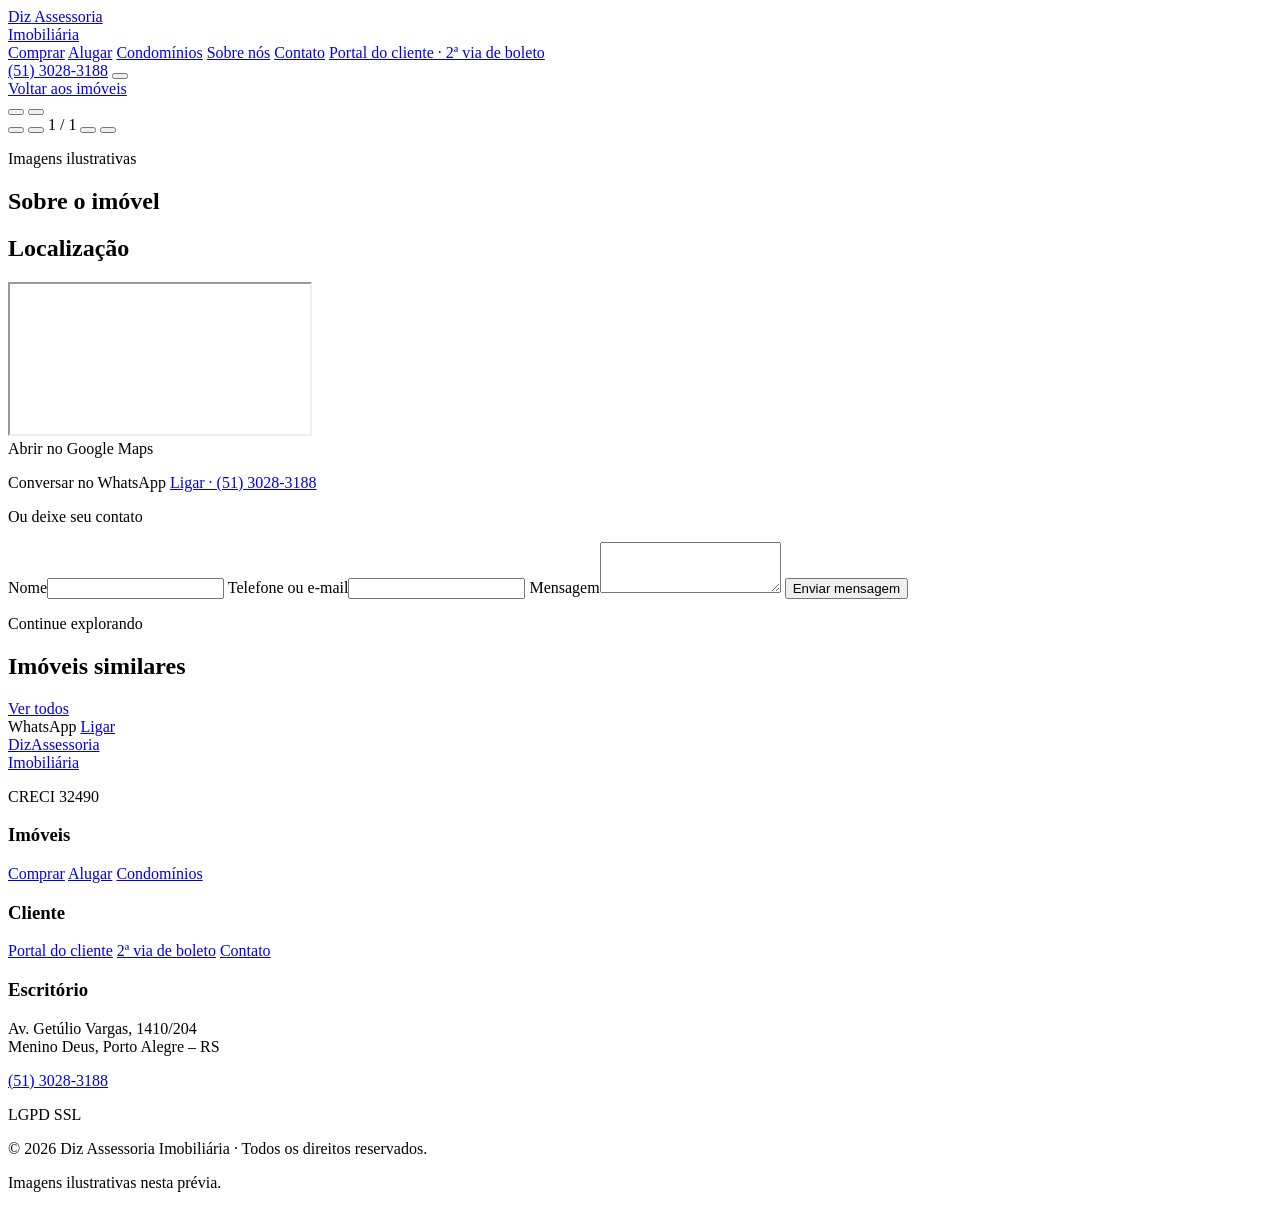
==== imovel.html @ a7a8bced "Adiciona página de detalhe do imóvel D1NO Co-Authored-By: Claude Opus 5.5 <noreply@anthropic.com> Cl" ====
<!DOCTYPE html>
<html lang="pt-BR">
<head>
  <meta charset="utf-8">
  <meta name="viewport" content="width=device-width, initial-scale=1, viewport-fit=cover">
  <title>Apartamento de 1 dormitório no Nonoai · Diz Assessoria Imobiliária</title>
  <meta name="description" content="Apartamento à venda no Nonoai, Porto Alegre: 1 dormitório, 1 banheiro, 1 vaga, 50 m². R$ 190.000,00. Código D1NO.">
  <meta name="theme-color" content="#14171A">
  <link rel="preconnect" href="https://fonts.googleapis.com">
  <link rel="preconnect" href="https://fonts.gstatic.com" crossorigin>
  <link rel="preconnect" href="https://images.unsplash.com" crossorigin>
  <link href="https://fonts.googleapis.com/css2?family=Cormorant+Garamond:ital,wght@0,500;0,600;1,500&family=Manrope:wght@400;500;600;700&display=swap" rel="stylesheet">
  <link rel="icon" href="data:image/svg+xml,%3Csvg xmlns='http://www.w3.org/2000/svg' viewBox='0 0 64 64'%3E%3Crect width='64' height='64' rx='14' fill='%2314171A'/%3E%3Ctext x='32' y='44' font-family='Georgia,serif' font-size='30' text-anchor='middle' fill='%23E6D3B3'%3EDiz%3C/text%3E%3C/svg%3E">
  <link rel="stylesheet" href="assets/css/style.css">
</head>
<body class="page-imovel">

<header class="site-header">
  <div class="wrap site-header__in">
    <a class="brand" href="index.html" aria-label="Diz Assessoria Imobiliária — início">
      <span class="brand__mark">Diz</span>
      <span class="brand__sub">Assessoria<br>Imobiliária</span>
    </a>
    <nav class="nav" id="menu" aria-label="Menu principal">
      <a href="index.html#busca">Comprar</a>
      <a href="index.html#busca">Alugar</a>
      <a href="index.html#servicos">Condomínios</a>
      <a href="index.html#sobre">Sobre nós</a>
      <a href="#contato">Contato</a>
      <a class="nav__portal" href="https://diz.virtualimobi.com" target="_blank" rel="noopener">Portal do cliente · 2ª via de boleto</a>
    </nav>
    <a class="header-call" data-tel href="tel:+555130283188" aria-label="Ligar para a Diz"><span data-icon="phone"></span><span class="header-call__txt">(51) 3028-3188</span></a>
    <button class="nav-toggle" type="button" aria-controls="menu" aria-expanded="false" aria-label="Abrir menu">
      <span></span><span></span>
    </button>
  </div>
</header>

<main id="imovel">
  <div class="wrap crumbs">
    <a href="index.html#imoveis" class="crumbs__back"><span data-icon="back"></span>Voltar aos imóveis</a>
    <div class="crumbs__tools">
      <button type="button" class="icon-btn" id="btnFav" aria-pressed="false" aria-label="Salvar nos favoritos"><span data-icon="heart"></span></button>
      <button type="button" class="icon-btn" id="btnShare" aria-label="Compartilhar"><span data-icon="share"></span></button>
    </div>
  </div>

  <!-- GALERIA: deslizar no celular, contador de fotos, tela cheia -->
  <section class="gallery" id="gallery" aria-label="Fotos do imóvel">
    <div class="gallery__track" id="galleryTrack" tabindex="0"></div>
    <button type="button" class="gallery__nav gallery__nav--prev" id="gPrev" aria-label="Foto anterior"><span data-icon="back"></span></button>
    <button type="button" class="gallery__nav gallery__nav--next" id="gNext" aria-label="Próxima foto"><span data-icon="arrow"></span></button>
    <span class="gallery__count" id="gCount">1 / 1</span>
    <button type="button" class="gallery__full" id="gFull" aria-label="Ver fotos em tela cheia"><span data-icon="expand"></span></button>
    <button type="button" class="gallery__close" id="gClose" aria-label="Fechar tela cheia"><span data-icon="close"></span></button>
    <p class="gallery__note">Imagens ilustrativas</p>
  </section>

  <div class="wrap detail">
    <div class="detail__main">
      <!-- Um único bloco de preço e dados -->
      <header class="detail__head" id="detailHead"></header>

      <section class="detail__block" id="valores" aria-label="Valores"></section>

      <section class="detail__block">
        <h2 class="h3">Sobre o imóvel</h2>
        <div class="prose" id="descricao"></div>
      </section>

      <section class="detail__block" id="caracteristicas"></section>

      <section class="detail__block" id="localizacao">
        <h2 class="h3">Localização</h2>
        <p class="addr" id="endereco"></p>
        <div class="map"><iframe id="mapa" title="Mapa da região do imóvel" loading="lazy" referrerpolicy="no-referrer-when-downgrade"></iframe></div>
        <a class="link-arrow" id="mapaLink" target="_blank" rel="noopener">Abrir no Google Maps <span data-icon="arrow"></span></a>
        <div class="bairro" id="bairroTexto"></div>
      </section>
    </div>

    <!-- CONTATO: fixo ao lado no desktop, no fim da página no celular -->
    <aside class="detail__side" id="contato">
      <div class="contact-card">
        <p class="contact-card__price" id="sidePrice"></p>
        <p class="contact-card__code" id="sideCode"></p>
        <a class="btn btn--whats btn--block" id="sideWhats"><span data-icon="whats"></span>Conversar no WhatsApp</a>
        <a class="btn btn--ghost btn--block" data-tel href="tel:+555130283188"><span data-icon="phone"></span>Ligar · (51) 3028-3188</a>
        <form class="mini-form" id="miniForm" novalidate>
          <p class="mini-form__title">Ou deixe seu contato</p>
          <label class="field field--light"><span>Nome</span><input name="nome" id="mNome" autocomplete="name" required></label>
          <label class="field field--light"><span>Telefone ou e-mail</span><input name="contato" id="mContato" autocomplete="tel" required></label>
          <label class="field field--light"><span>Mensagem</span><textarea name="msg" id="mMsg" rows="3"></textarea></label>
          <button class="btn btn--dark btn--block" type="submit">Enviar mensagem</button>
          <p class="mini-form__err" id="mErr" hidden>Preencha nome e um telefone ou e-mail.</p>
        </form>
        <p class="contact-card__prazo" data-prazo></p>
      </div>
    </aside>
  </div>

  <!-- IMÓVEIS SIMILARES: mesma faixa de preço, para continuar navegando -->
  <section class="section section--sand" id="similares">
    <div class="wrap">
      <div class="section__head section__head--row">
        <div>
          <p class="eyebrow">Continue explorando</p>
          <h2 class="h2">Imóveis similares</h2>
        </div>
        <a class="link-arrow" href="index.html#busca">Ver todos <span data-icon="arrow"></span></a>
      </div>
      <div class="grid" id="similaresGrid"></div>
    </div>
  </section>
</main>

<!-- Barra de contato fixa no celular -->
<div class="sticky-cta" id="stickyCta">
  <a class="btn btn--whats" id="stickyWhats"><span data-icon="whats"></span>WhatsApp</a>
  <a class="btn btn--dark" data-tel href="tel:+555130283188"><span data-icon="phone"></span>Ligar</a>
</div>

<footer class="site-footer">
  <div class="wrap footer">
    <div class="footer__brand">
      <a class="brand brand--footer" href="index.html"><span class="brand__mark">Diz</span><span class="brand__sub">Assessoria<br>Imobiliária</span></a>
      <p>CRECI 32490</p>
    </div>
    <div class="footer__col">
      <h3>Imóveis</h3>
      <a href="index.html#busca">Comprar</a>
      <a href="index.html#busca">Alugar</a>
      <a href="index.html#servicos">Condomínios</a>
    </div>
    <div class="footer__col">
      <h3>Cliente</h3>
      <a href="https://diz.virtualimobi.com" target="_blank" rel="noopener">Portal do cliente</a>
      <a href="https://diz.virtualimobi.com" target="_blank" rel="noopener">2ª via de boleto</a>
      <a href="index.html#contato">Contato</a>
    </div>
    <div class="footer__col">
      <h3>Escritório</h3>
      <p>Av. Getúlio Vargas, 1410/204<br>Menino Deus, Porto Alegre – RS</p>
      <p><a data-tel href="tel:+555130283188">(51) 3028-3188</a></p>
    </div>
  </div>
  <div class="wrap footer__base">
    <div class="seals">
      <span class="seal"><span data-icon="shield"></span>LGPD</span>
      <span class="seal"><span data-icon="lock"></span>SSL</span>
    </div>
    <p>© <span data-ano>2026</span> Diz Assessoria Imobiliária · Todos os direitos reservados.</p>
    <p class="footer__note">Imagens ilustrativas nesta prévia.</p>
  </div>
</footer>

<script src="assets/js/data.js"></script>
<script src="assets/js/common.js"></script>
<script src="assets/js/imovel.js"></script>
</body>
</html>
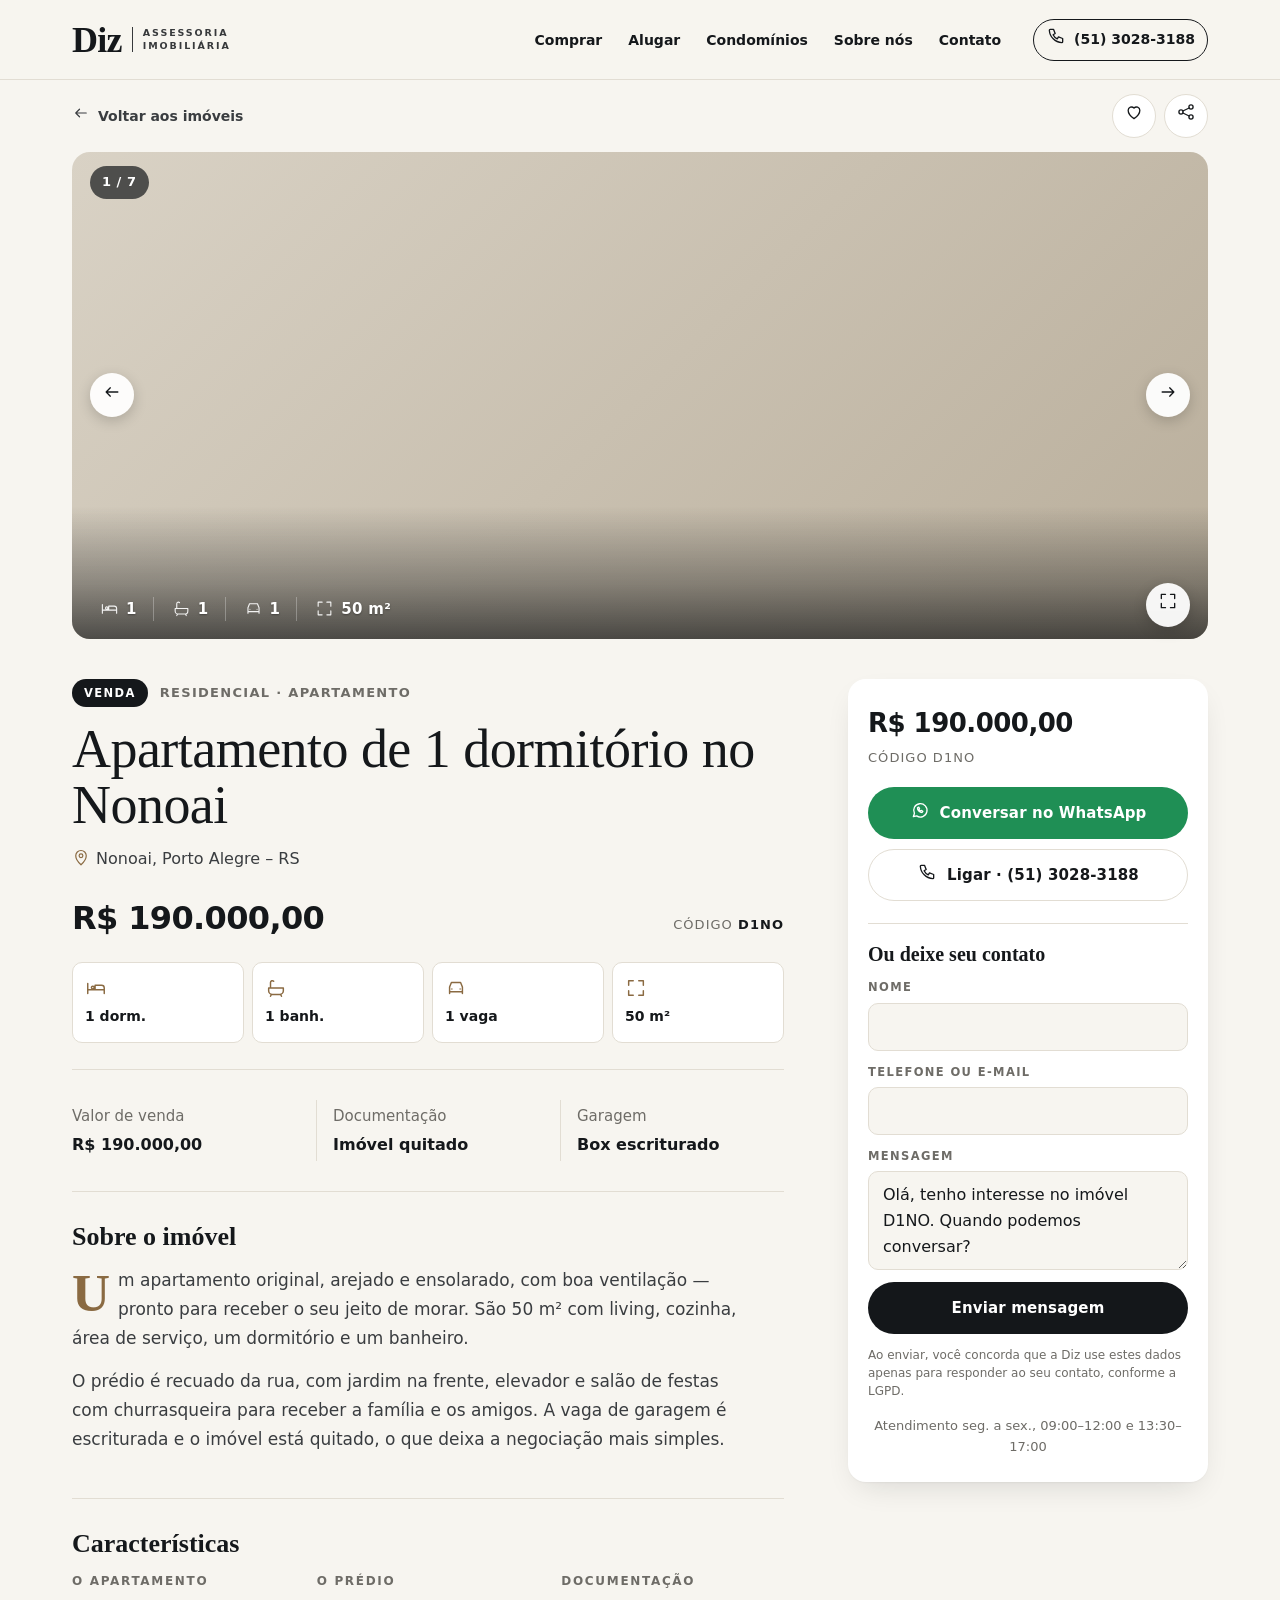
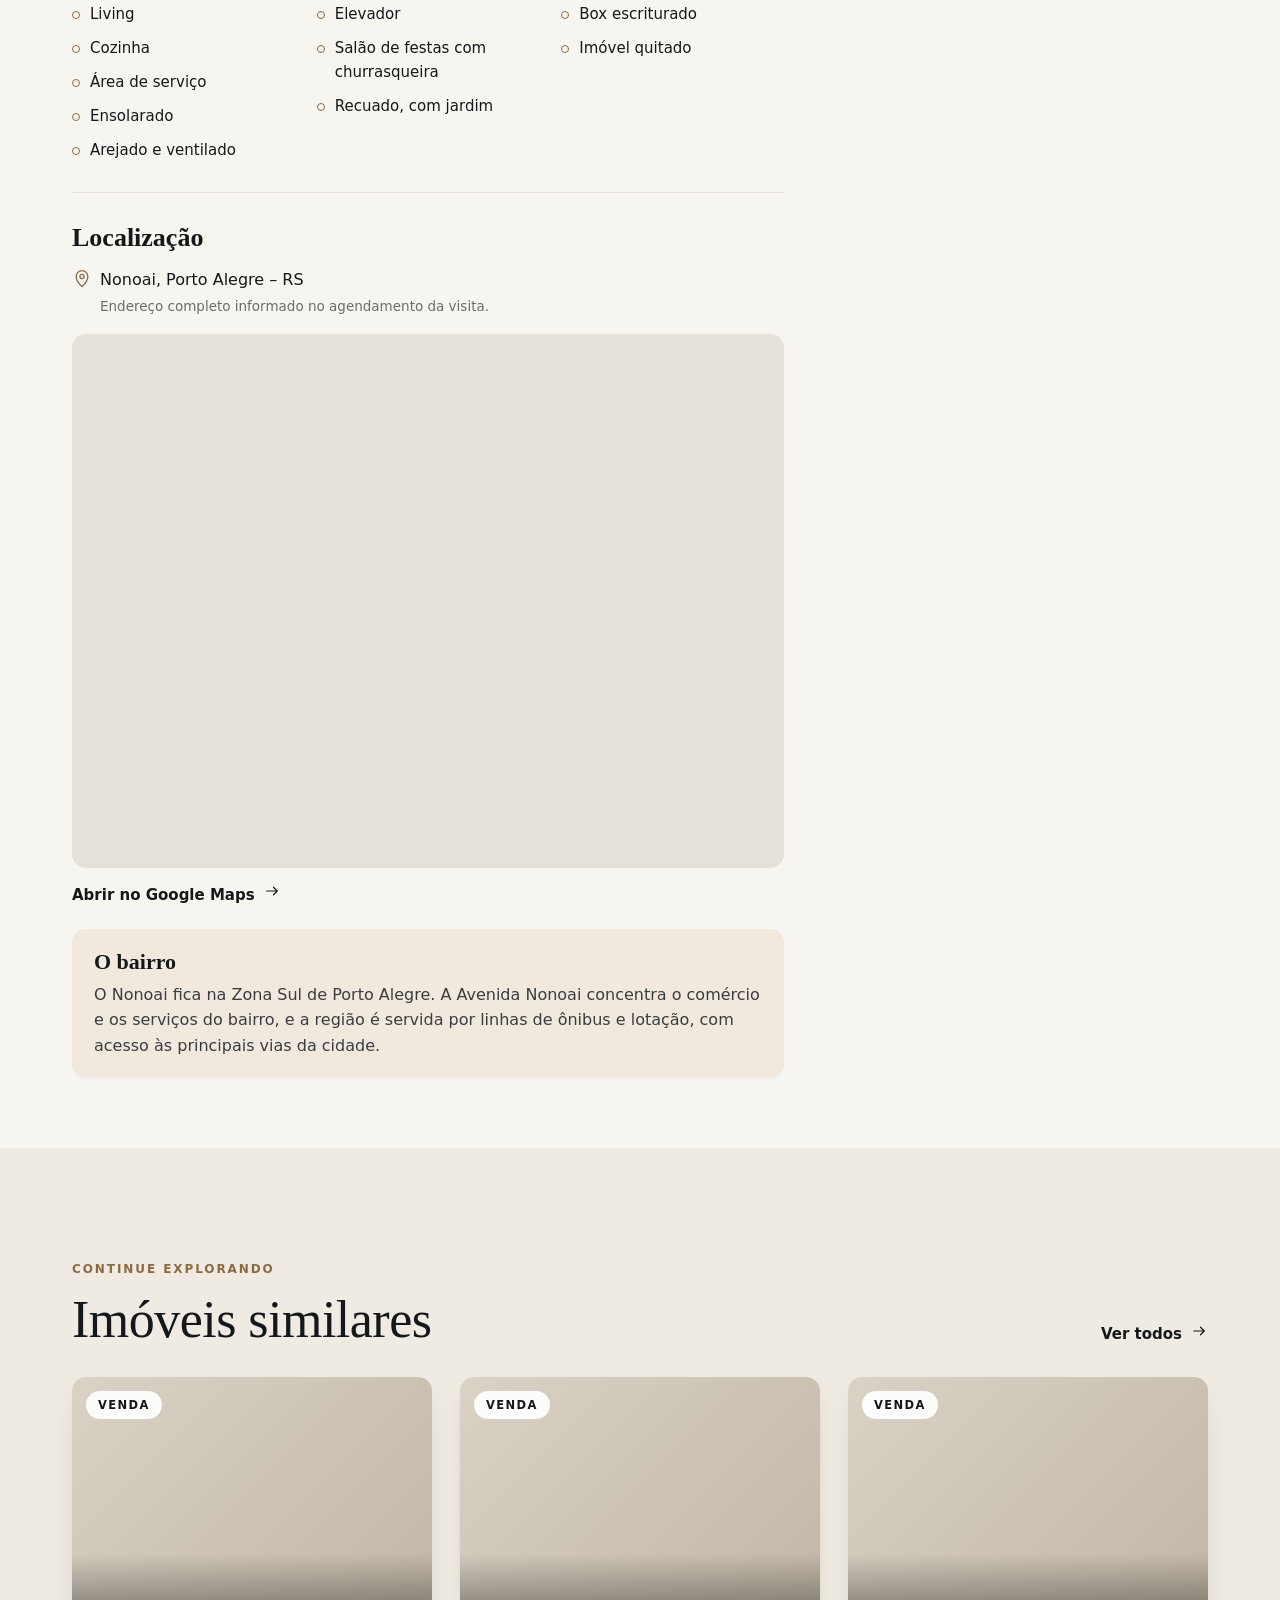
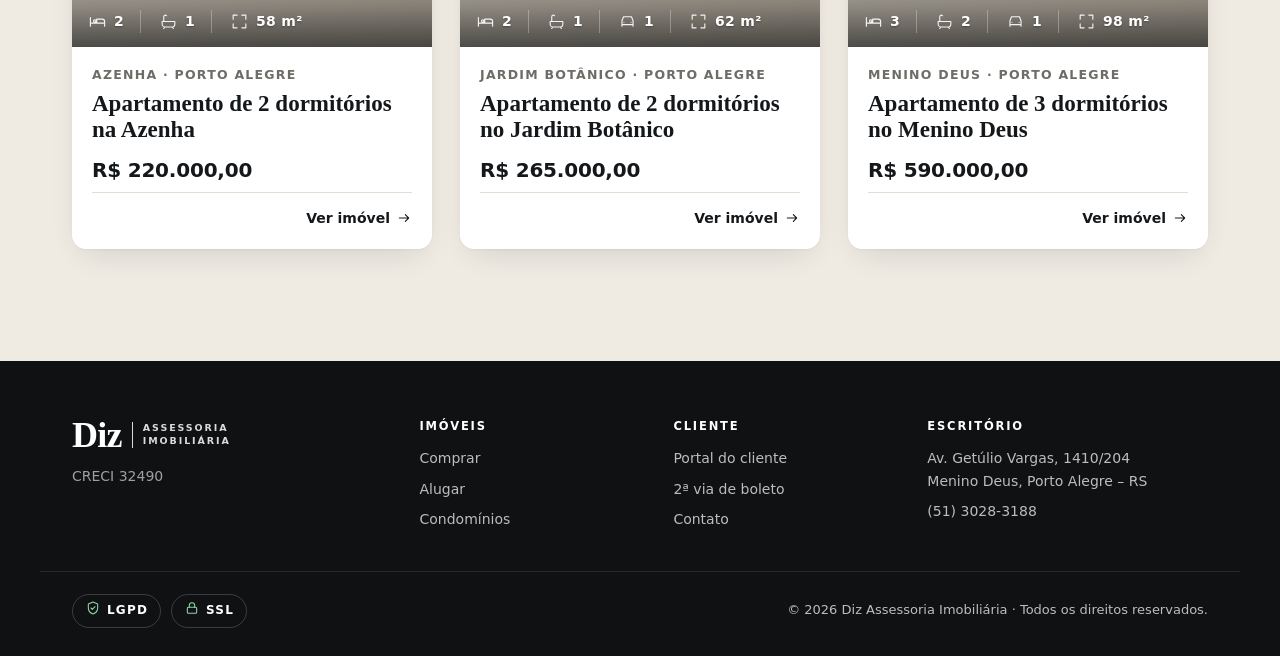
==== commit 01f954b0: "Revisão para o vídeo: remove anotações [a confirmar], títulos por tipo, WhatsApp flutuante, LGPD no " ====
--- a/imovel.html
+++ b/imovel.html
@@ -5,6 +5,7 @@
   <meta name="viewport" content="width=device-width, initial-scale=1, viewport-fit=cover">
   <title>Apartamento de 1 dormitório no Nonoai · Diz Assessoria Imobiliária</title>
   <meta name="description" content="Apartamento à venda no Nonoai, Porto Alegre: 1 dormitório, 1 banheiro, 1 vaga, 50 m². R$ 190.000,00. Código D1NO.">
+  <meta name="robots" content="noindex, nofollow">
   <meta name="theme-color" content="#14171A">
   <link rel="preconnect" href="https://fonts.googleapis.com">
   <link rel="preconnect" href="https://fonts.gstatic.com" crossorigin>
@@ -53,7 +54,6 @@
     <span class="gallery__count" id="gCount">1 / 1</span>
     <button type="button" class="gallery__full" id="gFull" aria-label="Ver fotos em tela cheia"><span data-icon="expand"></span></button>
     <button type="button" class="gallery__close" id="gClose" aria-label="Fechar tela cheia"><span data-icon="close"></span></button>
-    <p class="gallery__note">Imagens ilustrativas</p>
   </section>
 
   <div class="wrap detail">
@@ -92,9 +92,10 @@
           <label class="field field--light"><span>Telefone ou e-mail</span><input name="contato" id="mContato" autocomplete="tel" required></label>
           <label class="field field--light"><span>Mensagem</span><textarea name="msg" id="mMsg" rows="3"></textarea></label>
           <button class="btn btn--dark btn--block" type="submit">Enviar mensagem</button>
+          <p class="mini-form__lgpd">Ao enviar, você concorda que a Diz use estes dados apenas para responder ao seu contato, conforme a LGPD.</p>
           <p class="mini-form__err" id="mErr" hidden>Preencha nome e um telefone ou e-mail.</p>
         </form>
-        <p class="contact-card__prazo" data-prazo></p>
+        <p class="contact-card__prazo">Atendimento seg. a sex., 09:00–12:00 e 13:30–17:00</p>
       </div>
     </aside>
   </div>
@@ -150,9 +151,10 @@
       <span class="seal"><span data-icon="lock"></span>SSL</span>
     </div>
     <p>© <span data-ano>2026</span> Diz Assessoria Imobiliária · Todos os direitos reservados.</p>
-    <p class="footer__note">Imagens ilustrativas nesta prévia.</p>
   </div>
 </footer>
+
+<a class="whats-float" data-whats="Olá, vim pelo site da Diz e gostaria de atendimento." aria-label="Conversar no WhatsApp"><span data-icon="whats"></span></a>
 
 <script src="assets/js/data.js"></script>
 <script src="assets/js/common.js"></script>
--- a/assets/css/style.css
+++ b/assets/css/style.css
@@ -0,0 +1,485 @@
+/* ==========================================================
+   Diz Assessoria Imobiliária — prévia
+   Mobile-first. Foto grande, respiro, tipografia serifada
+   nos títulos e sans limpa no texto.
+   ========================================================== */
+
+:root {
+  --bg: #F7F5F0;
+  --sand: #EFEBE3;
+  --surface: #FFFFFF;
+  --ink: #15181B;
+  --ink-2: #3A3D40;
+  --muted: #6E6C67;
+  --line: #E2DDD3;
+  --accent: #8A6A42;
+  --accent-soft: #F1E9DD;
+  --dark: #14171A;
+  --whats: #1F8F55;
+  --radius: 14px;
+  --radius-sm: 10px;
+  --shadow: 0 1px 2px rgba(20, 23, 26, .04), 0 12px 32px -12px rgba(20, 23, 26, .16);
+  --serif: "Cormorant Garamond", Georgia, "Times New Roman", serif;
+  --sans: "Manrope", system-ui, -apple-system, "Segoe UI", Roboto, sans-serif;
+  --pad: 22px;
+  --header-h: 68px;
+}
+
+*, *::before, *::after { box-sizing: border-box; }
+html { -webkit-text-size-adjust: 100%; scroll-behavior: smooth; scroll-padding-top: calc(var(--header-h) + 8px); }
+body {
+  margin: 0; background: var(--bg); color: var(--ink);
+  font: 400 16px/1.6 var(--sans);
+  -webkit-font-smoothing: antialiased;
+}
+body.no-scroll, body.menu-open { overflow: hidden; }
+img { display: block; max-width: 100%; }
+a { color: inherit; text-decoration: none; }
+button, input, select, textarea { font: inherit; color: inherit; }
+button { cursor: pointer; }
+[hidden] { display: none !important; }
+svg { width: 20px; height: 20px; fill: none; stroke: currentColor; stroke-width: 1.6; stroke-linecap: round; stroke-linejoin: round; flex: none; }
+
+.wrap { width: 100%; max-width: 1200px; margin: 0 auto; padding: 0 var(--pad); }
+
+/* --- Tipografia ------------------------------------------ */
+.eyebrow {
+  margin: 0 0 12px; font-size: 12px; font-weight: 600;
+  letter-spacing: .16em; text-transform: uppercase; color: var(--accent);
+}
+.eyebrow--light { color: rgba(255,255,255,.82); }
+.h2 {
+  margin: 0; font: 500 clamp(32px, 7.4vw, 52px)/1.06 var(--serif);
+  letter-spacing: -.01em; color: var(--ink);
+}
+.h2 em, .hero__title em { font-style: italic; color: var(--accent); }
+.h2--light { color: #fff; }
+.h2--light em { color: #D9C2A0; }
+.h3 { margin: 0 0 14px; font: 600 26px/1.15 var(--serif); }
+.lead { font-size: 17px; color: var(--ink-2); max-width: 46ch; }
+.muted { color: var(--muted); }
+
+/* --- Selo [a confirmar] ---------------------------------- */
+.tbc {
+  display: inline-flex; align-items: center; gap: 4px;
+  padding: 1px 8px; border: 1px dashed #C9A36E; border-radius: 999px;
+  background: #FBF4E8; color: #8A5E1F;
+  font: 600 12px/1.6 var(--sans); letter-spacing: 0; white-space: nowrap; vertical-align: middle;
+}
+
+/* --- Botões ---------------------------------------------- */
+.btn {
+  display: inline-flex; align-items: center; justify-content: center; gap: 10px;
+  min-height: 52px; padding: 0 22px; border-radius: 999px; border: 1px solid transparent;
+  font-weight: 600; font-size: 15px; letter-spacing: .01em;
+  transition: transform .15s ease, background .2s ease, box-shadow .2s ease;
+}
+.btn:active { transform: scale(.98); }
+.btn--block { width: 100%; }
+.btn--dark { background: var(--dark); color: #fff; }
+.btn--dark:hover { background: #2A2E33; }
+.btn--whats { background: var(--whats); color: #fff; }
+.btn--whats:hover { background: #18784A; }
+.btn--light { background: #fff; color: var(--ink); }
+.btn--ghost { background: transparent; border-color: var(--line); color: var(--ink); }
+.btn--ghost:hover { border-color: var(--ink); }
+.link-btn { background: none; border: 0; padding: 6px 0; color: var(--accent); font-weight: 600; text-decoration: underline; text-underline-offset: 4px; }
+.link-arrow { display: inline-flex; align-items: center; gap: 8px; font-weight: 600; font-size: 15px; color: var(--ink); }
+.link-arrow svg { width: 18px; height: 18px; transition: transform .2s; }
+.link-arrow:hover svg { transform: translateX(3px); }
+.link-arrow--light { color: #fff; }
+
+/* --- Cabeçalho ------------------------------------------- */
+.site-header {
+  position: sticky; top: 0; z-index: 50; height: var(--header-h);
+  background: rgba(247,245,240,.94); backdrop-filter: saturate(1.4) blur(10px);
+  -webkit-backdrop-filter: saturate(1.4) blur(10px);
+  border-bottom: 1px solid var(--line);
+  transition: background .25s ease, border-color .25s ease, color .25s ease;
+}
+.site-header__in { height: 100%; display: flex; align-items: center; gap: 14px; }
+.site-header--over { position: fixed; left: 0; right: 0; background: transparent; border-color: transparent; color: #fff; backdrop-filter: none; -webkit-backdrop-filter: none; }
+.site-header--over.is-solid { background: rgba(247,245,240,.95); border-color: var(--line); color: var(--ink); backdrop-filter: saturate(1.4) blur(10px); -webkit-backdrop-filter: saturate(1.4) blur(10px); }
+
+.brand { display: inline-flex; align-items: center; gap: 10px; margin-right: auto; line-height: 1; }
+.brand__mark { font: 600 36px/1 var(--serif); letter-spacing: -.02em; }
+.brand__sub { font-size: 9.5px; font-weight: 600; letter-spacing: .2em; text-transform: uppercase; line-height: 1.35; padding-left: 10px; border-left: 1px solid currentColor; opacity: .85; }
+
+.header-call { display: inline-flex; align-items: center; gap: 8px; height: 42px; padding: 0 12px; border-radius: 999px; border: 1px solid currentColor; font-weight: 600; font-size: 14px; }
+.header-call__txt { display: none; }
+
+.nav-toggle { width: 44px; height: 44px; border: 0; background: transparent; display: grid; place-content: center; gap: 7px; padding: 0; z-index: 60; position: relative; }
+.nav-toggle span { display: block; width: 24px; height: 1.6px; background: currentColor; transition: transform .25s ease; }
+.menu-open .nav-toggle span:first-child { transform: translateY(4.3px) rotate(45deg); }
+.menu-open .nav-toggle span:last-child { transform: translateY(-4.3px) rotate(-45deg); }
+.menu-open .site-header { color: var(--ink); }
+/* backdrop-filter cria um novo bloco de contenção; sem isto o menu
+   em tela cheia ficaria preso à altura do cabeçalho. */
+body.menu-open .site-header,
+body.menu-open .site-header--over.is-solid { backdrop-filter: none; -webkit-backdrop-filter: none; }
+
+.nav {
+  position: fixed; inset: 0; z-index: 55; background: var(--bg); color: var(--ink);
+  display: flex; flex-direction: column; justify-content: center; gap: 4px; padding: 90px var(--pad) 40px;
+  opacity: 0; visibility: hidden; transform: translateY(-8px);
+  transition: opacity .25s ease, transform .25s ease, visibility .25s;
+}
+.nav a { font: 500 34px/1.3 var(--serif); padding: 4px 0; }
+.nav .nav__portal { margin-top: 24px; font: 600 14px/1.4 var(--sans); color: var(--accent); }
+.menu-open .nav { opacity: 1; visibility: visible; transform: none; }
+
+/* --- Hero ------------------------------------------------ */
+.hero { position: relative; min-height: 88svh; min-height: 88vh; display: flex; align-items: flex-end; color: #fff; overflow: hidden; background: #2B2A27; }
+@supports (min-height: 88svh) { .hero { min-height: 88svh; } }
+.hero__img {
+  position: absolute; inset: 0; background: linear-gradient(135deg, #3B3731, #1C1E20) center/cover no-repeat;
+  transform: scale(1.06); transition: transform 2.4s cubic-bezier(.2,.7,.2,1), opacity 1s ease;
+}
+.hero__img.is-loaded { transform: scale(1); }
+.hero__shade { position: absolute; inset: 0; background: linear-gradient(180deg, rgba(10,12,14,.45) 0%, rgba(10,12,14,.05) 35%, rgba(10,12,14,.72) 100%); }
+.hero__in { position: relative; padding-top: 120px; padding-bottom: 96px; }
+.hero__title { margin: 0 0 16px; font: 500 clamp(42px, 11vw, 84px)/1.0 var(--serif); letter-spacing: -.015em; max-width: 14ch; }
+.hero__title em { color: #E6D3B3; }
+.hero__lead { margin: 0; max-width: 36ch; font-size: 16.5px; color: rgba(255,255,255,.88); }
+
+/* --- Busca ----------------------------------------------- */
+.search-wrap { position: relative; z-index: 5; margin-top: -60px; }
+.search { background: var(--surface); border-radius: 20px; box-shadow: var(--shadow); padding: 8px 18px 20px; }
+.search__tabs { display: flex; gap: 6px; border-bottom: 1px solid var(--line); margin: 0 -18px 18px; padding: 0 18px; }
+.search__tab { position: relative; background: none; border: 0; padding: 16px 6px 14px; margin-right: 18px; font-weight: 600; font-size: 15px; color: var(--muted); }
+.search__tab.is-active { color: var(--ink); }
+.search__tab.is-active::after { content: ""; position: absolute; left: 0; right: 0; bottom: -1px; height: 2px; background: var(--ink); }
+.search__grid { display: grid; grid-template-columns: 1fr 1fr; gap: 14px 12px; }
+.field { display: flex; flex-direction: column; gap: 6px; min-width: 0; }
+.field > span { font-size: 11.5px; font-weight: 700; letter-spacing: .12em; text-transform: uppercase; color: var(--muted); }
+.field select, .field input, .field textarea {
+  width: 100%; min-height: 48px; border: 1px solid var(--line); border-radius: var(--radius-sm);
+  background: var(--bg); padding: 10px 14px; font-size: 16px; appearance: none; -webkit-appearance: none;
+}
+.field select {
+  padding-right: 34px;
+  background-image: url("data:image/svg+xml,%3Csvg xmlns='http://www.w3.org/2000/svg' viewBox='0 0 24 24' fill='none' stroke='%236E6C67' stroke-width='1.8' stroke-linecap='round'%3E%3Cpath d='m7 10 5 5 5-5'/%3E%3C/svg%3E");
+  background-repeat: no-repeat; background-position: right 10px center; background-size: 18px;
+}
+.field select:focus, .field input:focus, .field textarea:focus { outline: none; border-color: var(--ink); background-color: #fff; }
+.field--chips, .field--code { grid-column: 1 / -1; }
+.chips { display: flex; gap: 8px; }
+.chip { flex: 1 1 0; min-width: 0; padding: 0 4px; white-space: nowrap; min-height: 44px; border-radius: 999px; border: 1px solid var(--line); background: var(--bg); font-weight: 600; font-size: 14px; color: var(--ink-2); }
+.chip.is-active { background: var(--ink); border-color: var(--ink); color: #fff; }
+.search__go { margin-top: 18px; }
+
+/* --- Seções ---------------------------------------------- */
+.section { padding: 76px 0; }
+.section--tight { padding-top: 8px; }
+.section--sand { background: var(--sand); }
+.section--dark { background: var(--dark); color: #fff; }
+.section__head { margin-bottom: 30px; }
+.section__head--row { display: flex; align-items: flex-end; justify-content: space-between; gap: 16px; flex-wrap: wrap; }
+
+/* --- Cartões --------------------------------------------- */
+.grid { display: grid; gap: 22px; grid-template-columns: 1fr; }
+.card { display: flex; flex-direction: column; background: var(--surface); border-radius: var(--radius); overflow: hidden; box-shadow: var(--shadow); transition: transform .25s ease, box-shadow .25s ease; }
+.card:hover { transform: translateY(-3px); box-shadow: 0 2px 4px rgba(20,23,26,.05), 0 24px 44px -18px rgba(20,23,26,.28); }
+.card__media { position: relative; aspect-ratio: 4 / 3; background: linear-gradient(135deg, #D9D2C5, #BFB5A4); overflow: hidden; }
+.card__media img { width: 100%; height: 100%; object-fit: cover; opacity: 0; transition: opacity .5s ease, transform .6s ease; }
+.card__media img.is-loaded { opacity: 1; }
+.card:hover .card__media img { transform: scale(1.04); }
+img.is-broken { display: none; }
+.badge { position: absolute; top: 14px; left: 14px; padding: 5px 12px; border-radius: 999px; background: rgba(255,255,255,.94); color: var(--ink); font-size: 11.5px; font-weight: 700; letter-spacing: .12em; text-transform: uppercase; }
+.badge--solid { position: static; background: var(--ink); color: #fff; }
+.card__count { position: absolute; right: 14px; top: 14px; padding: 4px 10px; border-radius: 999px; background: rgba(20,23,26,.66); color: #fff; font-size: 12px; font-weight: 600; }
+.card__body { display: flex; flex-direction: column; gap: 6px; padding: 18px 20px 20px; flex: 1; }
+.card__place { margin: 0; font-size: 12.5px; font-weight: 600; letter-spacing: .1em; text-transform: uppercase; color: var(--muted); }
+.card__title { margin: 0; font: 600 23px/1.15 var(--serif); }
+.card__price { margin: 4px 0 0; font-size: 20px; font-weight: 700; letter-spacing: -.01em; }
+.card__foot { margin-top: auto; padding-top: 14px; display: flex; align-items: center; justify-content: space-between; border-top: 1px solid var(--line); }
+.card__code { font-size: 12.5px; color: var(--muted); font-weight: 600; letter-spacing: .06em; }
+.card__cta { display: inline-flex; align-items: center; gap: 6px; font-size: 14px; font-weight: 700; }
+.card__cta svg { width: 16px; height: 16px; }
+.card--big .card__media { aspect-ratio: 4 / 5; }
+.card--big .card__title { font-size: 30px; }
+.card--big .card__price { font-size: 24px; }
+
+.facts { list-style: none; margin: 8px 0 0; padding: 0; display: flex; flex-wrap: wrap; gap: 6px 16px; color: var(--ink-2); font-size: 14px; }
+.facts li { display: inline-flex; align-items: center; gap: 6px; }
+.facts svg { width: 18px; height: 18px; color: var(--accent); }
+.facts--card { margin-bottom: 4px; }
+
+/* Faixa sobre a foto: gradiente sutil + ícones finos */
+.ov {
+  position: absolute; left: 0; right: 0; bottom: 0; z-index: 1;
+  padding: 56px 16px 14px; pointer-events: none;
+  background: linear-gradient(to top, rgba(10,12,14,.66) 0%, rgba(10,12,14,.34) 42%, rgba(10,12,14,0) 100%);
+}
+.ov__facts { list-style: none; margin: 0; padding: 0; display: flex; flex-wrap: wrap; gap: 6px 18px; color: #fff; }
+.ov__facts li { display: inline-flex; align-items: center; gap: 7px; font-size: 14px; font-weight: 600; letter-spacing: .02em; text-shadow: 0 1px 2px rgba(0,0,0,.35); }
+.ov__facts svg { width: 19px; height: 19px; stroke-width: 1.4; opacity: .92; }
+.ov__facts li + li { padding-left: 18px; border-left: 1px solid rgba(255,255,255,.28); margin-left: -2px; }
+.card--big .ov { padding: 80px 20px 18px; }
+.card--big .ov__facts li { font-size: 15px; }
+.gallery .ov { padding: 90px 72px 18px 18px; }
+.gallery .ov__facts li { font-size: 15px; }
+.sr-only { position: absolute; width: 1px; height: 1px; padding: 0; margin: -1px; overflow: hidden; clip: rect(0 0 0 0); white-space: nowrap; border: 0; }
+
+/* --- Resultados ------------------------------------------ */
+.results { padding-top: 56px; }
+.results__head { display: flex; justify-content: space-between; align-items: flex-end; gap: 16px; margin-bottom: 26px; flex-wrap: wrap; }
+.results__summary { margin: 8px 0 0; color: var(--muted); font-size: 15px; }
+.empty { background: var(--surface); border-radius: var(--radius); padding: 30px 24px; box-shadow: var(--shadow); }
+.empty__title { margin: 0 0 6px; font: 600 26px/1.2 var(--serif); }
+.empty__actions { display: flex; flex-direction: column; gap: 10px; margin-top: 18px; }
+
+/* --- Serviços -------------------------------------------- */
+.tiles { display: grid; grid-template-columns: 1fr; gap: 14px; }
+.tile { position: relative; display: block; aspect-ratio: 16 / 10; border-radius: var(--radius); overflow: hidden; background: linear-gradient(135deg, #BDB3A3, #8E8577); color: #fff; }
+.tile img { position: absolute; inset: 0; width: 100%; height: 100%; object-fit: cover; opacity: 0; transition: opacity .5s ease, transform .6s ease; }
+.tile img.is-loaded { opacity: 1; }
+.tile:hover img { transform: scale(1.04); }
+.tile::after { content: ""; position: absolute; inset: 0; background: linear-gradient(180deg, transparent 40%, rgba(10,12,14,.7)); }
+.tile__txt { position: absolute; z-index: 1; left: 20px; bottom: 18px; font-size: 16px; line-height: 1.25; }
+.tile__txt strong { display: block; font: 600 30px/1.05 var(--serif); }
+.tile__go { position: absolute; z-index: 1; right: 16px; bottom: 18px; width: 40px; height: 40px; border-radius: 50%; background: rgba(255,255,255,.92); color: var(--ink); display: grid; place-items: center; }
+.service-list { list-style: none; padding: 0; margin: 28px 0 0; display: grid; grid-template-columns: 1fr; border-top: 1px solid #D8D1C4; }
+.service-list a { display: flex; justify-content: space-between; align-items: center; padding: 16px 2px; border-bottom: 1px solid #D8D1C4; font-weight: 600; cursor: pointer; }
+.service-list svg { color: var(--accent); }
+
+/* --- Sobre ----------------------------------------------- */
+.about { display: grid; gap: 34px; }
+.stats { display: grid; grid-template-columns: repeat(3, 1fr); gap: 10px; margin: 30px 0 0; }
+.stats > div { border-top: 1px solid var(--ink); padding-top: 12px; }
+.stats dt { font: 600 30px/1.05 var(--serif); }
+.stats dt .tbc { font-size: 11px; }
+.stats dd { margin: 4px 0 0; font-size: 13px; color: var(--muted); }
+.about__photo { margin: 0; }
+.photo-tbc { aspect-ratio: 4 / 3; border-radius: var(--radius); border: 1px dashed #C9A36E; background: repeating-linear-gradient(135deg, #F3EDE2 0 14px, #EFE7DA 14px 28px); display: flex; flex-direction: column; align-items: center; justify-content: center; gap: 10px; color: var(--muted); font-weight: 600; text-align: center; padding: 20px; }
+.quote { margin: 0; padding: 26px 24px; background: var(--surface); border-radius: var(--radius); box-shadow: var(--shadow); }
+.quote p { margin: 0; font: 500 24px/1.3 var(--serif); }
+.quote footer { margin-top: 10px; font-size: 13px; color: var(--muted); }
+
+/* --- Contato --------------------------------------------- */
+.contact { display: grid; gap: 34px; }
+.contact__prazo { margin: 16px 0 0; color: rgba(255,255,255,.8); font-size: 15px; }
+.contact__actions { display: grid; gap: 10px; margin: 24px 0 26px; }
+.contact__list { list-style: none; margin: 0; padding: 0; display: grid; gap: 14px; color: rgba(255,255,255,.88); font-size: 15px; }
+.contact__list li { display: flex; gap: 12px; align-items: flex-start; }
+.contact__list svg { color: #D9C2A0; margin-top: 2px; }
+.route { display: flex; flex-wrap: wrap; gap: 18px; margin-top: 24px; }
+.map { position: relative; border-radius: var(--radius); overflow: hidden; aspect-ratio: 4 / 3; background: #E5E1D8; }
+.map iframe { position: absolute; inset: 0; width: 100%; height: 100%; border: 0; }
+.map--dark { background: #23272B; }
+
+/* --- Rodapé ---------------------------------------------- */
+.site-footer { background: #0F1113; color: rgba(255,255,255,.72); font-size: 14px; padding: 56px 0 28px; }
+.footer { display: grid; grid-template-columns: 1fr 1fr; gap: 30px 20px; }
+.footer__brand { grid-column: 1 / -1; color: #fff; }
+.footer__brand p { margin: 12px 0 0; color: rgba(255,255,255,.6); }
+.footer__col { display: flex; flex-direction: column; gap: 8px; }
+.footer__col h3 { margin: 0 0 4px; font-size: 11.5px; letter-spacing: .16em; text-transform: uppercase; color: #fff; }
+.footer__col p { margin: 0; }
+.footer__col a:hover { color: #fff; }
+.footer__base { margin-top: 40px; padding-top: 22px; border-top: 1px solid rgba(255,255,255,.1); display: flex; flex-direction: column; gap: 10px; font-size: 13px; }
+.footer__base p { margin: 0; }
+.footer__note { color: rgba(255,255,255,.45); }
+.seals { display: flex; gap: 10px; }
+.seal { display: inline-flex; align-items: center; gap: 6px; padding: 5px 12px; border: 1px solid rgba(255,255,255,.18); border-radius: 999px; font-weight: 700; font-size: 12px; letter-spacing: .1em; color: #fff; }
+.seal svg { width: 16px; height: 16px; color: #8FD3A9; }
+
+/* ==========================================================
+   PÁGINA DO IMÓVEL
+   ========================================================== */
+.crumbs { display: flex; align-items: center; justify-content: space-between; padding-top: 14px; padding-bottom: 14px; }
+.crumbs__back { display: inline-flex; align-items: center; gap: 8px; font-weight: 600; font-size: 14px; color: var(--ink-2); }
+.crumbs__back svg { width: 18px; height: 18px; }
+.crumbs__tools { display: flex; gap: 8px; }
+.icon-btn { width: 44px; height: 44px; border-radius: 50%; border: 1px solid var(--line); background: var(--surface); display: grid; place-items: center; }
+.icon-btn.is-on { color: #B4483B; border-color: #E7C3BD; }
+.icon-btn.is-on svg { fill: currentColor; }
+
+.gallery { position: relative; max-width: 1200px; margin: 0 auto; }
+.gallery__track { display: flex; overflow-x: auto; scroll-snap-type: x mandatory; scrollbar-width: none; aspect-ratio: 4 / 3; background: #CFC7B9; outline: none; }
+.gallery__track::-webkit-scrollbar { display: none; }
+.gallery__slide { flex: 0 0 100%; margin: 0; scroll-snap-align: start; position: relative; background: linear-gradient(135deg, #D9D2C5, #B9AE9B); }
+.gallery__slide img { width: 100%; height: 100%; object-fit: cover; opacity: 0; transition: opacity .4s ease; }
+.gallery__slide img.is-loaded { opacity: 1; }
+.gallery__count { position: absolute; z-index: 2; left: 16px; top: 14px; padding: 6px 12px; border-radius: 999px; background: rgba(20,23,26,.7); color: #fff; font-size: 13px; font-weight: 700; letter-spacing: .04em; pointer-events: none; }
+.gallery__note { position: absolute; right: 16px; top: 14px; margin: 0; padding: 3px 10px; border-radius: 999px; background: rgba(20,23,26,.5); color: rgba(255,255,255,.9); font-size: 11px; font-weight: 600; letter-spacing: .06em; pointer-events: none; }
+.gallery__full, .gallery__close, .gallery__nav { position: absolute; width: 44px; height: 44px; border-radius: 50%; border: 0; background: rgba(255,255,255,.94); color: var(--ink); display: grid; place-items: center; box-shadow: 0 4px 14px rgba(0,0,0,.18); }
+.gallery__full { right: 16px; bottom: 12px; z-index: 2; }
+.gallery__close { display: none; right: 16px; top: calc(16px + env(safe-area-inset-top)); z-index: 2; }
+.gallery__nav { top: 50%; transform: translateY(-50%); display: none; z-index: 2; }
+.gallery__nav--prev { left: 16px; }
+.gallery__nav--next { right: 16px; }
+.gallery.is-full { position: fixed; inset: 0; z-index: 100; max-width: none; background: #0B0C0D; display: flex; align-items: center; }
+.gallery.is-full .gallery__track { aspect-ratio: auto; height: 100%; width: 100%; background: #0B0C0D; }
+.gallery.is-full .gallery__slide { background: #0B0C0D; }
+.gallery.is-full .gallery__slide img { object-fit: contain; }
+.gallery.is-full .gallery__close { display: grid; }
+.gallery.is-full .gallery__full, .gallery.is-full .gallery__note { display: none; }
+.gallery.is-full .gallery__count { top: calc(18px + env(safe-area-inset-top)); left: 50%; transform: translateX(-50%); }
+.gallery.is-full .ov { padding-bottom: calc(22px + env(safe-area-inset-bottom)); }
+
+.detail { display: grid; gap: 8px; padding-top: 26px; padding-bottom: 40px; }
+.detail__head { padding-bottom: 26px; border-bottom: 1px solid var(--line); }
+.detail__tags { display: flex; align-items: center; gap: 12px; margin: 0 0 14px; }
+.detail__type { font-size: 13px; font-weight: 600; letter-spacing: .1em; text-transform: uppercase; color: var(--muted); }
+.detail__title { margin: 0; font: 500 clamp(34px, 8.6vw, 54px)/1.04 var(--serif); letter-spacing: -.01em; }
+.detail__place { display: flex; align-items: center; gap: 6px; margin: 12px 0 0; color: var(--ink-2); font-weight: 500; }
+.detail__place svg { width: 18px; height: 18px; color: var(--accent); }
+.detail__pricebar { display: flex; align-items: baseline; justify-content: space-between; gap: 12px; flex-wrap: wrap; margin: 22px 0 6px; }
+.detail__price { margin: 0; font-size: 32px; font-weight: 700; letter-spacing: -.02em; }
+.detail__code { margin: 0; font-size: 13px; letter-spacing: .08em; text-transform: uppercase; color: var(--muted); }
+.detail__code strong { color: var(--ink); }
+.facts--big { display: grid; grid-template-columns: repeat(4, 1fr); gap: 8px; margin-top: 18px; }
+.facts--big li { flex-direction: column; align-items: flex-start; gap: 6px; padding: 14px 12px; background: var(--surface); border-radius: var(--radius-sm); border: 1px solid var(--line); font-weight: 600; font-size: 14px; color: var(--ink); }
+.facts--big svg { width: 22px; height: 22px; }
+
+.detail__block { padding: 30px 0; border-bottom: 1px solid var(--line); }
+.detail__block:last-child { border-bottom: 0; }
+.kvs { display: grid; grid-template-columns: 1fr; margin: 0; }
+.kv { display: flex; justify-content: space-between; align-items: center; padding: 12px 0; border-bottom: 1px dashed var(--line); }
+.kv:last-child { border-bottom: 0; }
+.kv dt { color: var(--muted); font-size: 15px; }
+.kv dd { margin: 0; font-weight: 700; }
+.prose p { margin: 0 0 14px; font-size: 17px; line-height: 1.7; color: var(--ink-2); max-width: 62ch; }
+.prose p:first-child::first-letter { font: 600 3.1em/0.8 var(--serif); float: left; margin: 6px 8px 0 0; color: var(--accent); }
+.feat-groups { display: grid; gap: 22px; }
+.feat-group h3 { margin: 0 0 10px; font-size: 12px; font-weight: 700; letter-spacing: .14em; text-transform: uppercase; color: var(--muted); }
+.feat-list { list-style: none; margin: 0; padding: 0; display: grid; grid-template-columns: 1fr 1fr; gap: 10px 14px; }
+.feat-list li { position: relative; padding-left: 18px; font-size: 15px; }
+.feat-list li::before { content: ""; position: absolute; left: 0; top: .62em; width: 8px; height: 8px; border-radius: 50%; border: 1.6px solid var(--accent); }
+.addr { display: flex; align-items: flex-start; gap: 8px; margin: 0 0 16px; font-weight: 500; flex-wrap: wrap; }
+.addr svg { color: var(--accent); margin-top: 2px; }
+.addr > span { flex: 1; min-width: 0; }
+#localizacao .map { margin-bottom: 14px; }
+.bairro { margin-top: 22px; padding: 20px 22px; background: var(--accent-soft); border-radius: var(--radius); }
+.bairro h3 { margin: 0 0 6px; font: 600 22px/1.2 var(--serif); }
+.bairro p { margin: 0; color: var(--ink-2); }
+
+.contact-card { background: var(--surface); border-radius: 18px; box-shadow: var(--shadow); padding: 24px 20px; display: grid; gap: 10px; }
+.contact-card__price { margin: 0; font-size: 26px; font-weight: 700; letter-spacing: -.02em; }
+.contact-card__code { margin: -6px 0 8px; font-size: 13px; letter-spacing: .08em; text-transform: uppercase; color: var(--muted); }
+.contact-card__prazo { margin: 6px 0 0; font-size: 13px; color: var(--muted); text-align: center; }
+.mini-form { display: grid; gap: 12px; margin-top: 12px; padding-top: 18px; border-top: 1px solid var(--line); }
+.mini-form__title { margin: 0; font: 600 20px/1.2 var(--serif); }
+.mini-form__err { margin: 0; color: #A23B2D; font-size: 13px; font-weight: 600; }
+.field--light textarea { min-height: 88px; resize: vertical; }
+
+.sticky-cta {
+  position: fixed; left: 0; right: 0; bottom: 0; z-index: 40;
+  display: grid; grid-template-columns: 1.4fr 1fr; gap: 10px;
+  padding: 10px 14px calc(10px + env(safe-area-inset-bottom));
+  background: rgba(247,245,240,.96); border-top: 1px solid var(--line);
+  backdrop-filter: blur(10px); -webkit-backdrop-filter: blur(10px);
+}
+.sticky-cta .btn { min-height: 50px; }
+.page-imovel .site-footer { padding-bottom: 100px; }
+
+.toast { position: fixed; left: 50%; bottom: 96px; z-index: 120; transform: translate(-50%, 10px); opacity: 0; padding: 10px 18px; border-radius: 999px; background: var(--ink); color: #fff; font-size: 14px; font-weight: 600; transition: opacity .25s ease, transform .25s ease; max-width: 90vw; }
+.toast.is-on { opacity: 1; transform: translate(-50%, 0); }
+
+/* ==========================================================
+   TELAS MAIORES
+   ========================================================== */
+@media (min-width: 640px) {
+  :root { --pad: 32px; }
+  .grid { grid-template-columns: 1fr 1fr; }
+  .search__grid { grid-template-columns: repeat(4, 1fr); }
+  .field--chips { grid-column: span 2; }
+  .field--code { grid-column: span 4; }
+  .tiles { grid-template-columns: repeat(3, 1fr); }
+  .tile { aspect-ratio: 3 / 4; }
+  .service-list { grid-template-columns: 1fr 1fr; column-gap: 32px; }
+  .contact__actions { grid-template-columns: auto auto; justify-content: start; }
+  .empty__actions { flex-direction: row; }
+  .footer { grid-template-columns: 1.4fr 1fr 1fr 1.2fr; }
+  .footer__brand { grid-column: auto; }
+  .footer__base { flex-direction: row; align-items: center; justify-content: space-between; }
+  .header-call__txt { display: inline; }
+  .gallery__nav { display: grid; }
+  .gallery__track { aspect-ratio: 16 / 9; }
+  .kvs { grid-template-columns: repeat(3, 1fr); gap: 0 20px; }
+  .kv { flex-direction: column; align-items: flex-start; gap: 4px; border-bottom: 0; border-left: 1px solid var(--line); padding: 4px 0 4px 16px; }
+  .kv:first-child { border-left: 0; padding-left: 0; }
+  .feat-groups { grid-template-columns: repeat(3, 1fr); }
+  .feat-list { grid-template-columns: 1fr; }
+}
+
+@media (min-width: 980px) {
+  :root { --header-h: 80px; }
+  .section { padding: 112px 0; }
+  .section--tight { padding-top: 0; }
+  .nav-toggle { display: none; }
+  .nav { position: static; inset: auto; opacity: 1; visibility: visible; transform: none; background: transparent; color: inherit; flex-direction: row; align-items: center; gap: 26px; padding: 0; margin-right: 18px; }
+  .nav a { font: 600 14px/1 var(--sans); padding: 8px 0; }
+  .nav .nav__portal { display: none; }
+  .hero { min-height: 92vh; }
+  .hero__in { padding-bottom: 150px; }
+  .search-wrap { margin-top: -84px; }
+  .search { padding: 8px 28px 26px; }
+  .search__tabs { margin: 0 -28px 22px; padding: 0 28px; }
+  .search__grid { grid-template-columns: 1fr 1.2fr 1fr 1fr; }
+  .field--chips { grid-column: span 2; }
+  .field--code { grid-column: span 4; }
+  .search__go { width: auto; padding: 0 34px; float: right; }
+  .search::after { content: ""; display: block; clear: both; }
+  #searchForm .field--code { grid-column: span 2; }
+  #searchForm .search__grid { grid-template-columns: repeat(4, 1fr); }
+  .grid { grid-template-columns: repeat(3, 1fr); gap: 28px; }
+  #featured .card--big { flex-direction: row; }
+  #featured .card--big .card__media { aspect-ratio: auto; flex: 1.5; min-height: 520px; }
+  #featured .card--big .card__body { flex: 1; padding: 44px 40px; justify-content: center; }
+  #featured .card--big .card__title { font-size: 40px; }
+  #featured .card--big .card__foot { margin-top: 26px; flex: 0; }
+  .about { grid-template-columns: 1.1fr 1fr; align-items: center; column-gap: 70px; }
+  .quote { grid-column: 1 / -1; }
+  .contact { grid-template-columns: 1fr 1.1fr; align-items: center; column-gap: 70px; }
+  .gallery { padding: 0 var(--pad); }
+  .gallery__track { border-radius: 18px; aspect-ratio: 21 / 9; }
+  .gallery.is-full { padding: 0; }
+  .gallery.is-full .gallery__track { border-radius: 0; }
+  .gallery__count { left: calc(var(--pad) + 18px); }
+  .gallery .ov { left: var(--pad); right: var(--pad); border-radius: 0 0 18px 18px; padding-left: 28px; }
+  .gallery.is-full .ov { left: 0; right: 0; border-radius: 0; }
+  .gallery__full { right: calc(var(--pad) + 18px); }
+  .gallery__note { right: calc(var(--pad) + 18px); }
+  .gallery__nav--prev { left: calc(var(--pad) + 18px); }
+  .gallery__nav--next { right: calc(var(--pad) + 18px); }
+  .detail { grid-template-columns: minmax(0, 1fr) 360px; column-gap: 64px; align-items: start; padding-top: 40px; }
+  .detail__side { position: sticky; top: calc(var(--header-h) + 20px); }
+  .sticky-cta { display: none; }
+  .page-imovel .site-footer { padding-bottom: 28px; }
+}
+
+@media (prefers-reduced-motion: reduce) {
+  *, *::before, *::after { transition: none !important; animation: none !important; scroll-behavior: auto !important; }
+}
+
+/* --- Ajustes da revisão ---------------------------------- */
+section[id], #contato { scroll-margin-top: calc(var(--header-h) + 12px); }
+.search { overflow: hidden; }
+.about__photo { position: relative; aspect-ratio: 4 / 3; border-radius: var(--radius); overflow: hidden; background: linear-gradient(135deg, #D9D2C5, #B9AE9B); }
+.about__photo img { width: 100%; height: 100%; object-fit: cover; opacity: 0; transition: opacity .5s ease; }
+.about__photo img.is-loaded { opacity: 1; }
+.why { list-style: none; margin: 0; padding: 0; display: grid; gap: 14px; }
+.why li { padding: 22px 22px 20px; background: var(--surface); border-radius: var(--radius); box-shadow: var(--shadow); }
+.why h3 { margin: 0 0 6px; font: 600 23px/1.2 var(--serif); }
+.why p { margin: 0; color: var(--ink-2); font-size: 15px; }
+.why a { color: var(--accent); font-weight: 600; text-decoration: underline; text-underline-offset: 3px; }
+.addr small { display: block; margin-top: 4px; color: var(--muted); font-size: 13.5px; font-weight: 400; }
+.mini-form__lgpd { margin: 0; font-size: 12px; line-height: 1.5; color: var(--muted); }
+.whats-float {
+  position: fixed; right: 18px; bottom: calc(18px + env(safe-area-inset-bottom)); z-index: 45;
+  width: 58px; height: 58px; border-radius: 50%; background: var(--whats); color: #fff;
+  display: grid; place-items: center; box-shadow: 0 10px 26px -8px rgba(20,60,40,.55);
+  opacity: 0; visibility: hidden; transform: translateY(12px) scale(.9);
+  transition: opacity .25s ease, transform .25s ease, visibility .25s;
+}
+.whats-float.is-on { opacity: 1; visibility: visible; transform: none; }
+.whats-float.is-on:hover { transform: scale(1.06); }
+.whats-float svg { width: 28px; height: 28px; stroke-width: 1.7; }
+.page-imovel .whats-float { display: none; } /* no celular a barra fixa já tem WhatsApp */
+.menu-open .whats-float { display: none; }
+@media (min-width: 980px) {
+  .why { grid-column: 1 / -1; grid-template-columns: repeat(3, 1fr); gap: 22px; }
+  .page-imovel .whats-float { display: grid; }
+}
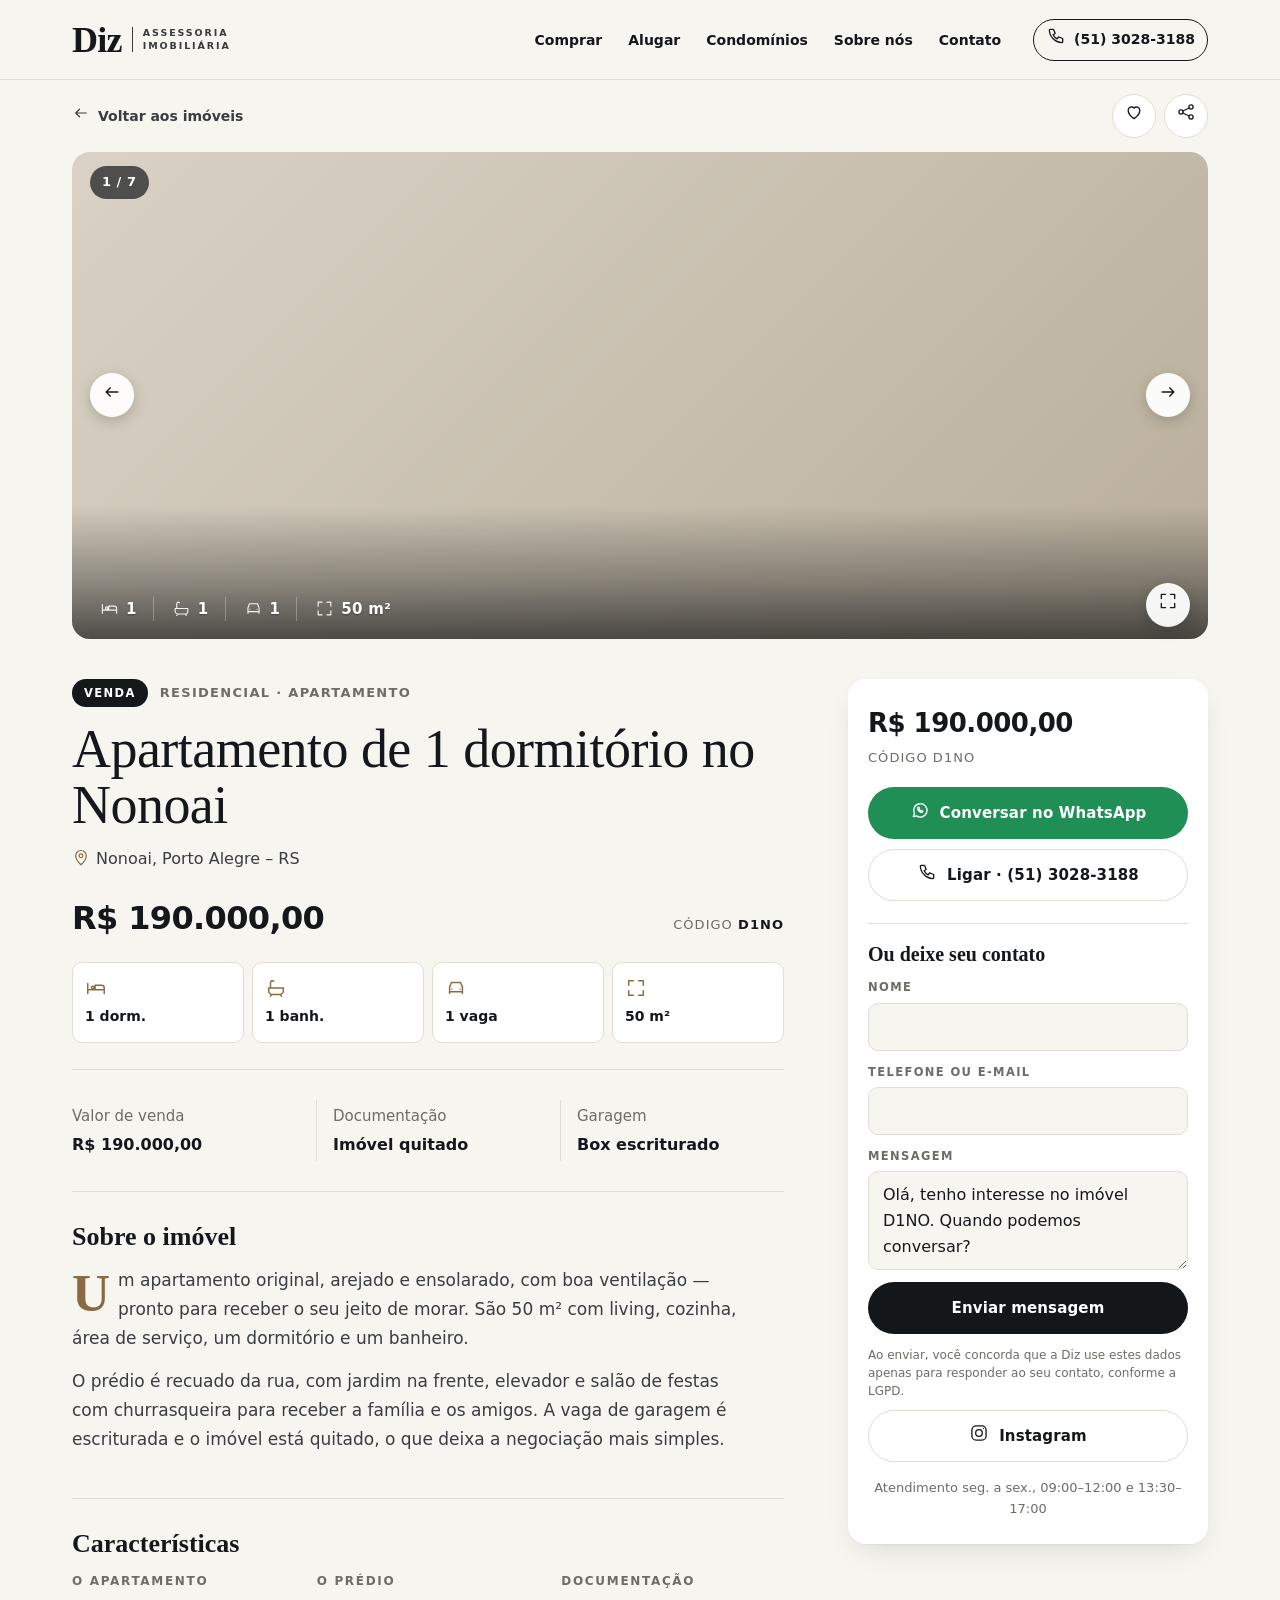
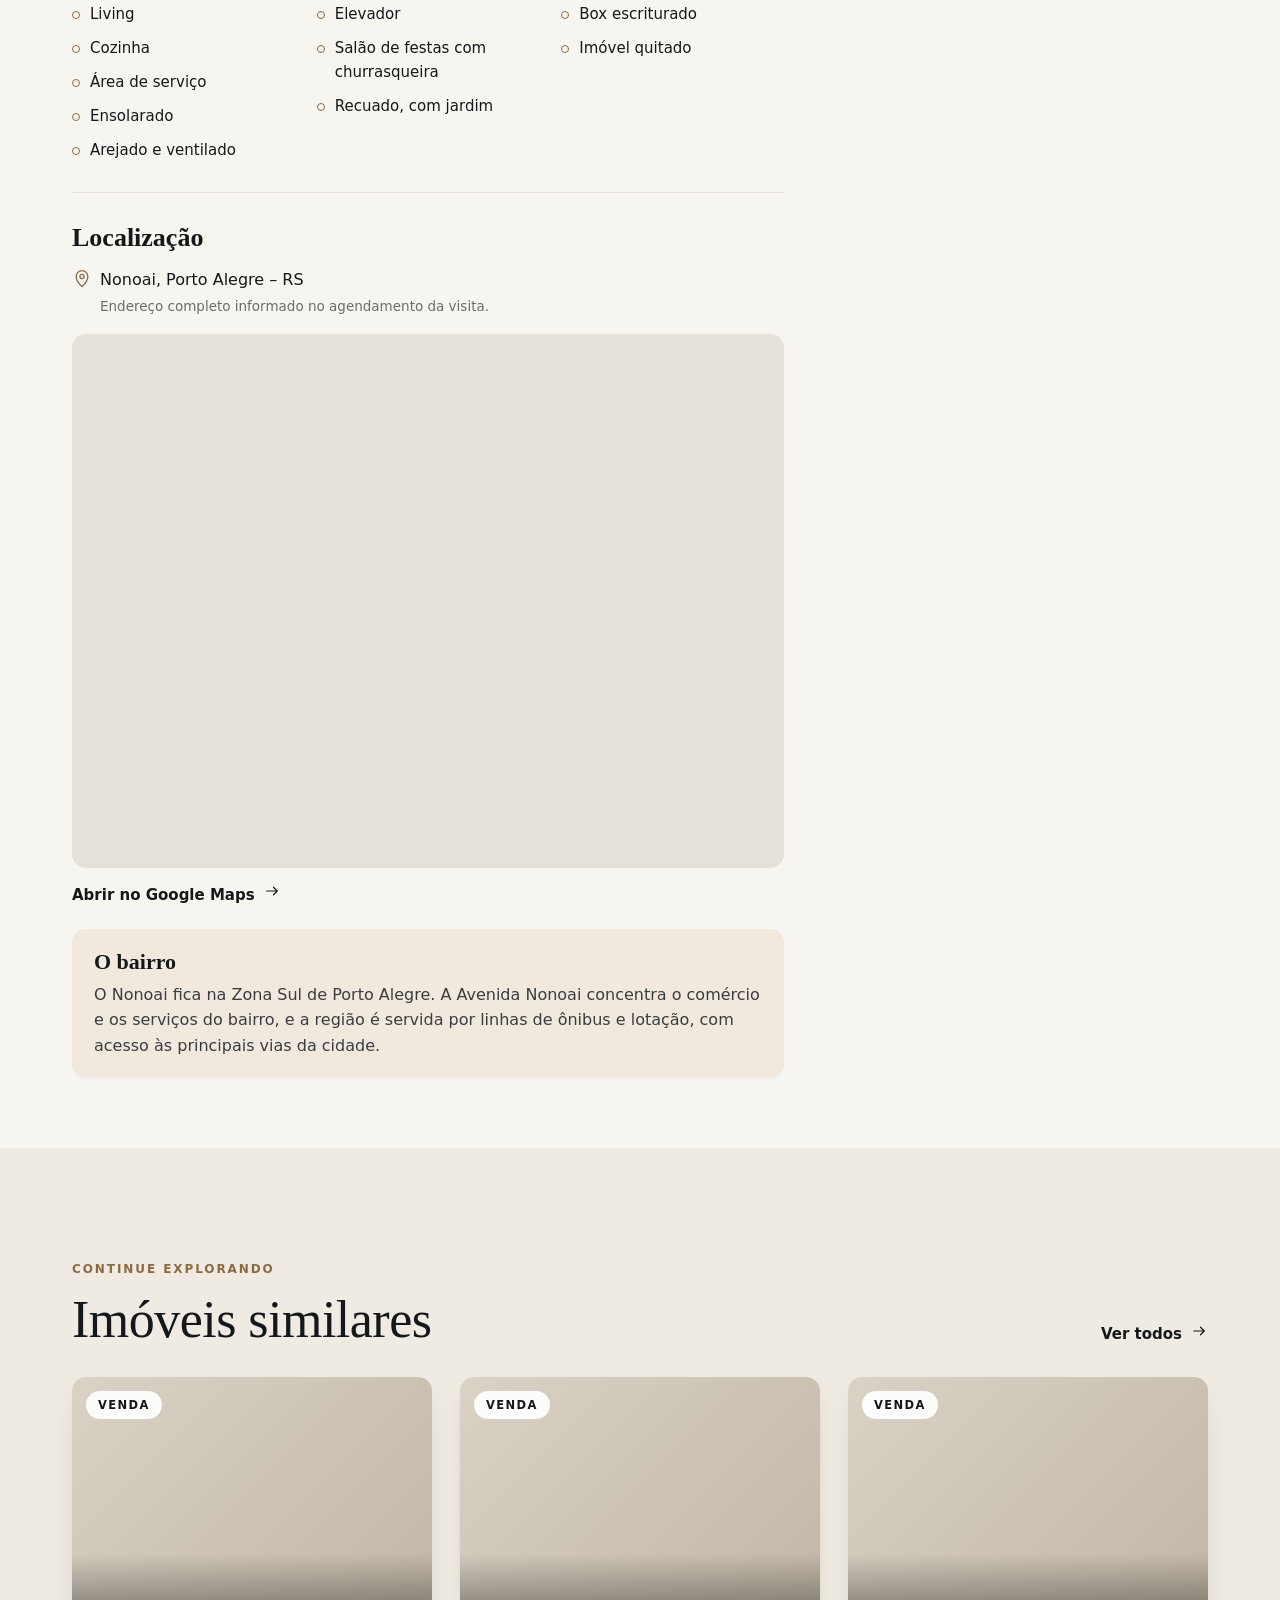
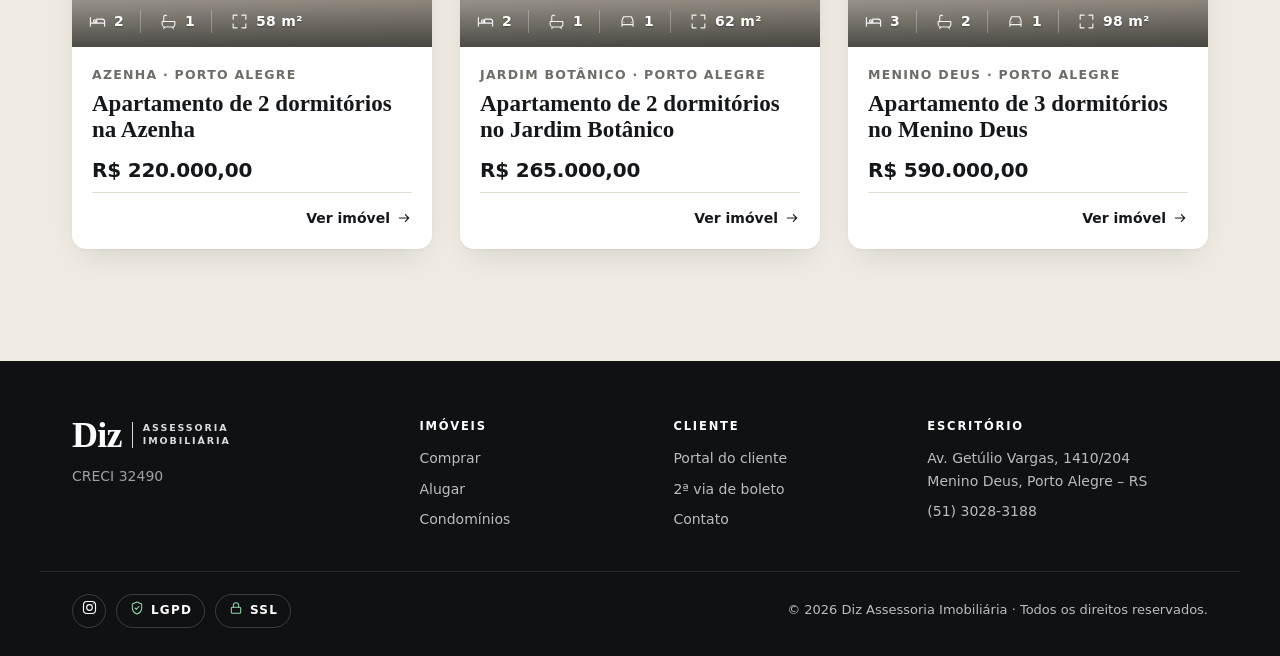
==== commit 1487a9f5: "Aluguéis de exemplo, faixas de preço por finalidade, WhatsApp e Instagram em modo demonstração Co-Au" ====
--- a/imovel.html
+++ b/imovel.html
@@ -95,6 +95,7 @@
           <p class="mini-form__lgpd">Ao enviar, você concorda que a Diz use estes dados apenas para responder ao seu contato, conforme a LGPD.</p>
           <p class="mini-form__err" id="mErr" hidden>Preencha nome e um telefone ou e-mail.</p>
         </form>
+        <a class="btn btn--ghost btn--block" data-insta><span data-icon="insta"></span>Instagram</a>
         <p class="contact-card__prazo">Atendimento seg. a sex., 09:00–12:00 e 13:30–17:00</p>
       </div>
     </aside>
@@ -147,6 +148,7 @@
   </div>
   <div class="wrap footer__base">
     <div class="seals">
+      <a class="social" data-insta aria-label="Instagram da Diz"><span data-icon="insta"></span></a>
       <span class="seal"><span data-icon="shield"></span>LGPD</span>
       <span class="seal"><span data-icon="lock"></span>SSL</span>
     </div>
--- a/assets/css/style.css
+++ b/assets/css/style.css
@@ -483,3 +483,11 @@
   .why { grid-column: 1 / -1; grid-template-columns: repeat(3, 1fr); gap: 22px; }
   .page-imovel .whats-float { display: grid; }
 }
+
+/* --- Instagram ------------------------------------------- */
+.btn--outline-light { background: transparent; border-color: rgba(255,255,255,.4); color: #fff; }
+.btn--outline-light:hover { border-color: #fff; }
+.social { display: inline-grid; place-items: center; width: 34px; height: 34px; border-radius: 50%; border: 1px solid rgba(255,255,255,.18); color: #fff; }
+.social svg { width: 17px; height: 17px; }
+.seals { align-items: center; }
+@media (min-width: 640px) { .contact__actions { grid-template-columns: auto auto auto; } }
